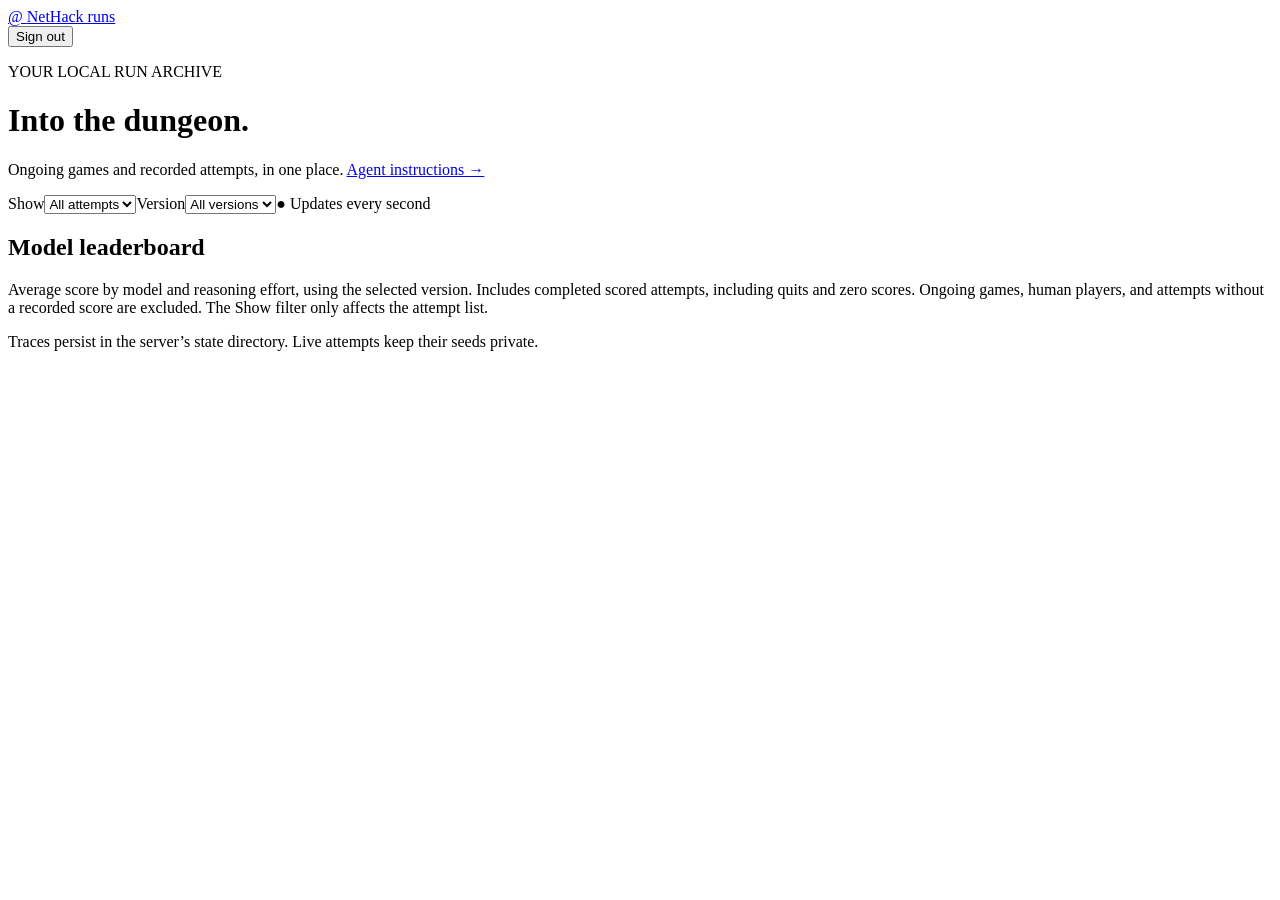
==== src/nethack_run/web/index.html @ 02e76e2c "Add model and reasoning leaderboard and searchable upstream guidebook" ====
<!doctype html>
<html lang="en"><head><meta charset="utf-8"><meta name="viewport" content="width=device-width,initial-scale=1">
<title>NetHack runs</title><link rel="stylesheet" href="/assets/style.css"><link rel="stylesheet" href="/assets/asciinema-player.css"><script src="/assets/asciinema-player.min.js" defer></script><script src="/assets/app.js" defer></script></head>
<body><header><a href="/" class="brand">@ <span>NetHack runs</span></a><div><span id="account"></span> <button id="logout" class="quiet">Sign out</button></div></header>
<main><p class="eyebrow">YOUR LOCAL RUN ARCHIVE</p><h1>Into the dungeon.</h1>
<p class="muted">Ongoing games and recorded attempts, in one place. <a href="/player.md">Agent instructions →</a></p><p id="error" role="alert"></p>
<div class="toolbar"><label for="filter">Show</label><select id="filter"><option value="all">All attempts</option><option value="active">Ongoing</option><option value="finished">Finished</option></select><label for="version-filter">Version</label><select id="version-filter"><option value="all">All versions</option></select><span id="count" class="muted"></span><span class="live">● Updates every second</span></div>
<section class="leaderboard" aria-labelledby="leaderboard-title"><h2 id="leaderboard-title">Model leaderboard</h2>
<p class="fine">Average score by model and reasoning effort, using the selected version. Includes completed scored attempts, including quits and zero scores. Ongoing games, human players, and attempts without a recorded score are excluded. The Show filter only affects the attempt list.</p>
<p id="leaderboard-summary" class="muted" role="status"></p><div class="table-scroll"><table id="leaderboard-table" hidden><thead><tr><th scope="col">Rank</th><th scope="col">Model</th><th scope="col">Reasoning effort</th><th scope="col">Average score</th><th scope="col">Attempts</th><th scope="col">Best score</th><th scope="col">Ascensions</th></tr></thead><tbody id="leaderboard-rows"></tbody></table></div></section>
<div class="layout"><section aria-label="Attempts"><div id="runs"></div></section>
<section id="detail" hidden><div class="detail-heading"><div><p class="eyebrow">SELECTED ATTEMPT</p><h2 id="title"></h2></div><span id="state" class="badge"></span></div>
<p id="metadata" class="muted"></p><pre id="screen" aria-label="Current game screen" tabindex="0"></pre>
<section id="replay-section" hidden aria-label="Recorded game replay"><p class="eyebrow">RECORDED GAME</p><p id="replay-status" role="status">Preparing recording…</p><div id="replay-player"></div><div class="actions"><a id="cast-download" class="button" hidden>Download .cast</a><button id="replay-retry" hidden>Retry replay</button></div><p class="fine">Play, pause, seek, or change speed. Long thinking gaps are shortened in the player; the downloaded recording retains their timing.</p></section>
<div class="actions"><button id="pause">Pause</button><button id="resume">Resume</button><button id="download">Download trace package</button></div>
<p id="result"></p><p id="package-note" class="fine" hidden>Downloading finalizes this package, including its current usage report.</p><dl id="attempt-details" aria-label="Attempt details"></dl></section></div>
<p class="fine">Traces persist in the server’s state directory. Live attempts keep their seeds private.</p></main></body></html>
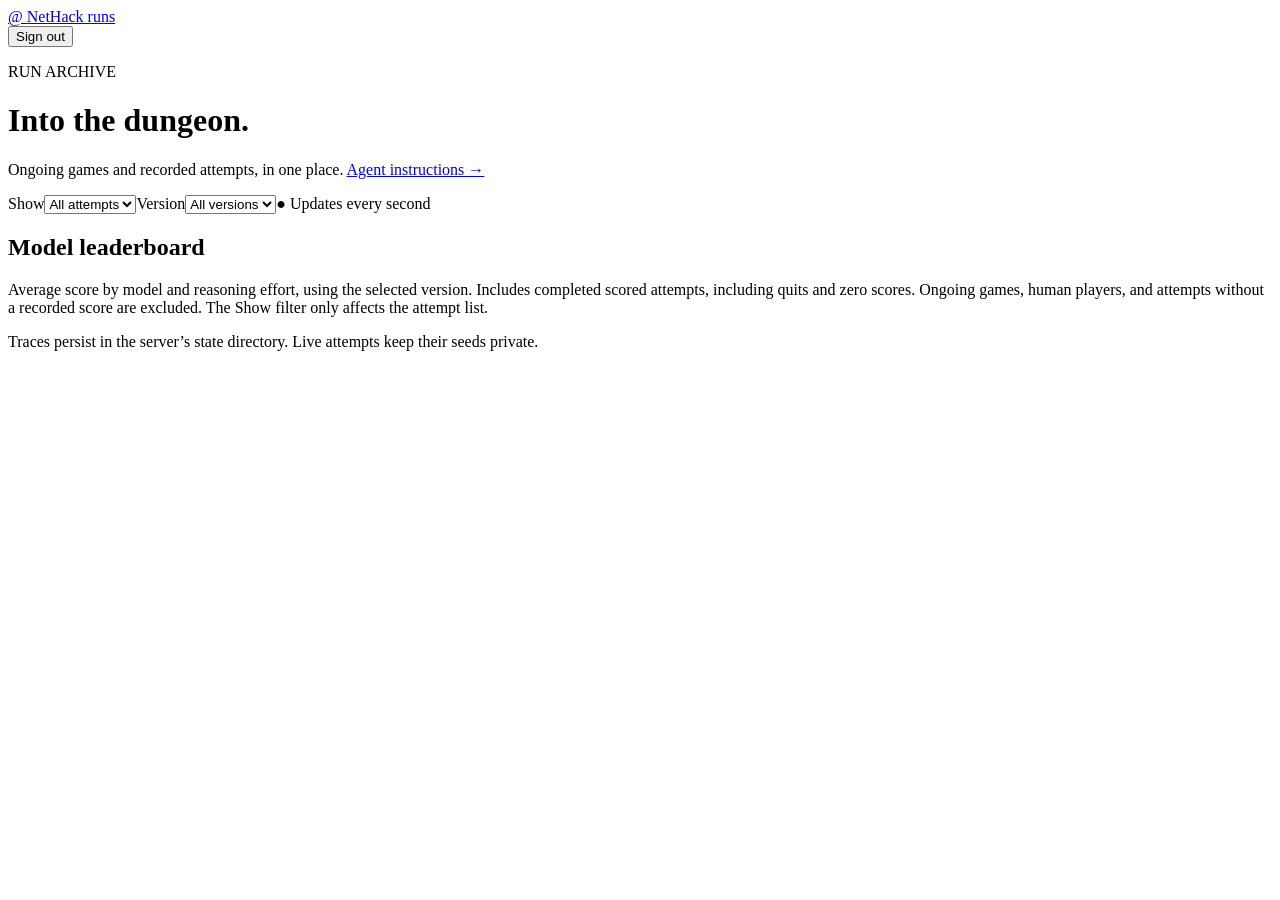
==== commit 627d92e2: "Allow GitHub viewers while restricting game controls to owners" ====
--- a/src/nethack_run/web/index.html
+++ b/src/nethack_run/web/index.html
@@ -2,8 +2,8 @@
 <html lang="en"><head><meta charset="utf-8"><meta name="viewport" content="width=device-width,initial-scale=1">
 <title>NetHack runs</title><link rel="stylesheet" href="/assets/style.css"><link rel="stylesheet" href="/assets/asciinema-player.css"><script src="/assets/asciinema-player.min.js" defer></script><script src="/assets/app.js" defer></script></head>
 <body><header><a href="/" class="brand">@ <span>NetHack runs</span></a><div><span id="account"></span> <button id="logout" class="quiet">Sign out</button></div></header>
-<main><p class="eyebrow">YOUR LOCAL RUN ARCHIVE</p><h1>Into the dungeon.</h1>
-<p class="muted">Ongoing games and recorded attempts, in one place. <a href="/player.md">Agent instructions →</a></p><p id="error" role="alert"></p>
+<main><p class="eyebrow">RUN ARCHIVE</p><h1>Into the dungeon.</h1>
+<p class="muted">Ongoing games and recorded attempts, in one place. <a href="/player.md">Agent instructions →</a></p><p id="error" role="alert"></p><p id="viewer-note" class="fine" hidden>Viewer access: browse games, scores, and replays. Game controls and trace packages are reserved for the server owner. Human play is not available yet.</p>
 <div class="toolbar"><label for="filter">Show</label><select id="filter"><option value="all">All attempts</option><option value="active">Ongoing</option><option value="finished">Finished</option></select><label for="version-filter">Version</label><select id="version-filter"><option value="all">All versions</option></select><span id="count" class="muted"></span><span class="live">● Updates every second</span></div>
 <section class="leaderboard" aria-labelledby="leaderboard-title"><h2 id="leaderboard-title">Model leaderboard</h2>
 <p class="fine">Average score by model and reasoning effort, using the selected version. Includes completed scored attempts, including quits and zero scores. Ongoing games, human players, and attempts without a recorded score are excluded. The Show filter only affects the attempt list.</p>
@@ -12,6 +12,6 @@
 <section id="detail" hidden><div class="detail-heading"><div><p class="eyebrow">SELECTED ATTEMPT</p><h2 id="title"></h2></div><span id="state" class="badge"></span></div>
 <p id="metadata" class="muted"></p><pre id="screen" aria-label="Current game screen" tabindex="0"></pre>
 <section id="replay-section" hidden aria-label="Recorded game replay"><p class="eyebrow">RECORDED GAME</p><p id="replay-status" role="status">Preparing recording…</p><div id="replay-player"></div><div class="actions"><a id="cast-download" class="button" hidden>Download .cast</a><button id="replay-retry" hidden>Retry replay</button></div><p class="fine">Play, pause, seek, or change speed. Long thinking gaps are shortened in the player; the downloaded recording retains their timing.</p></section>
-<div class="actions"><button id="pause">Pause</button><button id="resume">Resume</button><button id="download">Download trace package</button></div>
+<div class="actions"><button id="pause" hidden>Pause</button><button id="resume" hidden>Resume</button><button id="download" hidden>Download trace package</button></div>
 <p id="result"></p><p id="package-note" class="fine" hidden>Downloading finalizes this package, including its current usage report.</p><dl id="attempt-details" aria-label="Attempt details"></dl></section></div>
 <p class="fine">Traces persist in the server’s state directory. Live attempts keep their seeds private.</p></main></body></html>
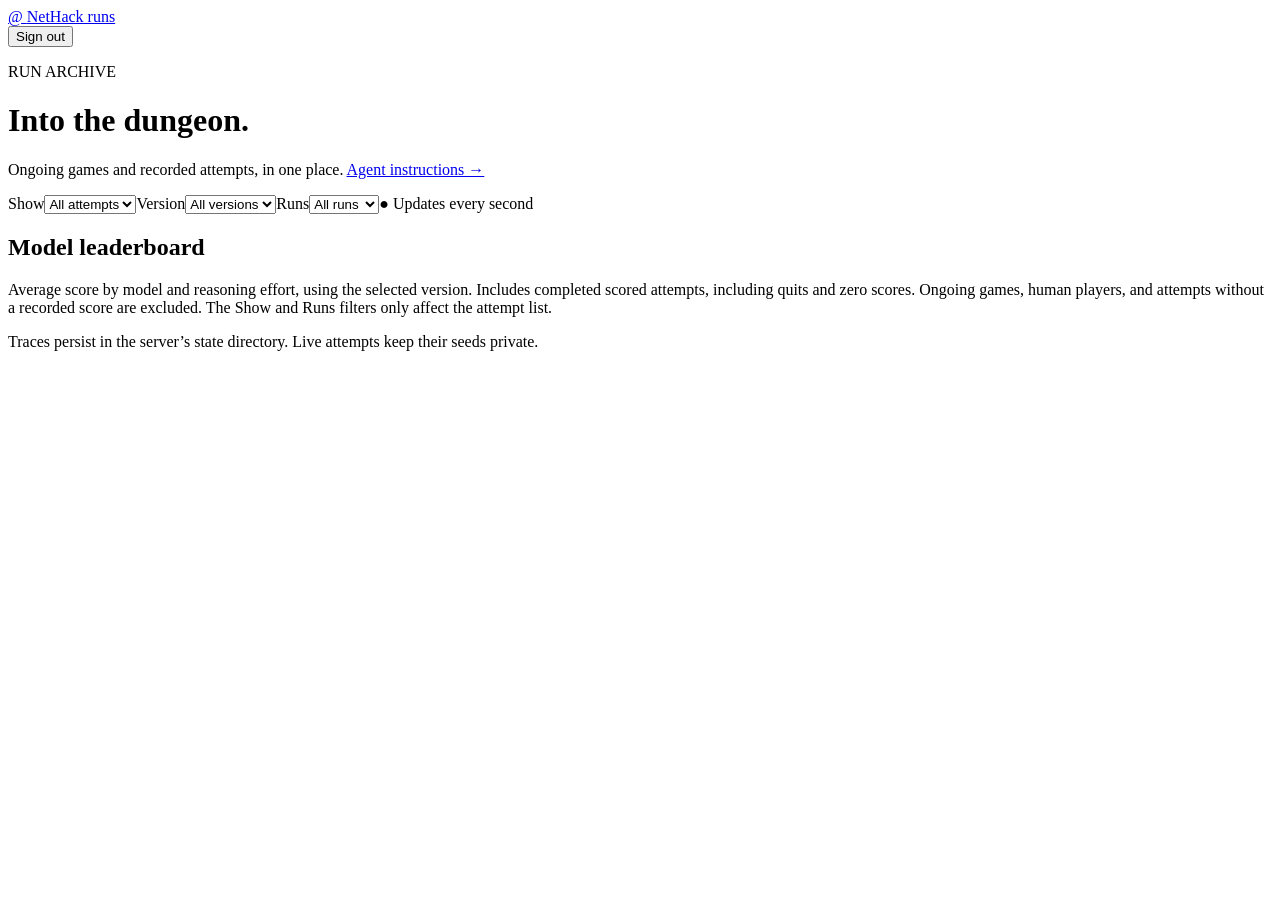
==== commit 769604c0: "Add GitHub run ownership and durable player access recovery" ====
--- a/src/nethack_run/web/index.html
+++ b/src/nethack_run/web/index.html
@@ -3,15 +3,17 @@
 <title>NetHack runs</title><link rel="stylesheet" href="/assets/style.css"><link rel="stylesheet" href="/assets/asciinema-player.css"><script src="/assets/asciinema-player.min.js" defer></script><script src="/assets/app.js" defer></script></head>
 <body><header><a href="/" class="brand">@ <span>NetHack runs</span></a><div><span id="account"></span> <button id="logout" class="quiet">Sign out</button></div></header>
 <main><p class="eyebrow">RUN ARCHIVE</p><h1>Into the dungeon.</h1>
-<p class="muted">Ongoing games and recorded attempts, in one place. <a href="/player.md">Agent instructions →</a></p><p id="error" role="alert"></p><p id="viewer-note" class="fine" hidden>Viewer access: browse games, scores, and replays. Game controls and trace packages are reserved for the server owner. Human play is not available yet.</p>
-<div class="toolbar"><label for="filter">Show</label><select id="filter"><option value="all">All attempts</option><option value="active">Ongoing</option><option value="finished">Finished</option></select><label for="version-filter">Version</label><select id="version-filter"><option value="all">All versions</option></select><span id="count" class="muted"></span><span class="live">● Updates every second</span></div>
+<p class="muted">Ongoing games and recorded attempts, in one place. <a href="/player.md">Agent instructions →</a></p><p id="error" role="alert"></p><p id="viewer-note" class="fine" hidden>Browse every run; manage runs assigned to your GitHub account. Server admins can manage all runs. Human play is not available yet.</p>
+<div class="toolbar"><label for="filter">Show</label><select id="filter"><option value="all">All attempts</option><option value="active">Ongoing</option><option value="finished">Finished</option></select><label for="version-filter">Version</label><select id="version-filter"><option value="all">All versions</option></select><label for="owner-filter">Runs</label><select id="owner-filter"><option value="all">All runs</option><option value="mine">My runs</option></select><span id="count" class="muted"></span><span class="live">● Updates every second</span></div>
 <section class="leaderboard" aria-labelledby="leaderboard-title"><h2 id="leaderboard-title">Model leaderboard</h2>
-<p class="fine">Average score by model and reasoning effort, using the selected version. Includes completed scored attempts, including quits and zero scores. Ongoing games, human players, and attempts without a recorded score are excluded. The Show filter only affects the attempt list.</p>
+<p class="fine">Average score by model and reasoning effort, using the selected version. Includes completed scored attempts, including quits and zero scores. Ongoing games, human players, and attempts without a recorded score are excluded. The Show and Runs filters only affect the attempt list.</p>
 <p id="leaderboard-summary" class="muted" role="status"></p><div class="table-scroll"><table id="leaderboard-table" hidden><thead><tr><th scope="col">Rank</th><th scope="col">Model</th><th scope="col">Reasoning effort</th><th scope="col">Average score</th><th scope="col">Attempts</th><th scope="col">Best score</th><th scope="col">Ascensions</th></tr></thead><tbody id="leaderboard-rows"></tbody></table></div></section>
 <div class="layout"><section aria-label="Attempts"><div id="runs"></div></section>
 <section id="detail" hidden><div class="detail-heading"><div><p class="eyebrow">SELECTED ATTEMPT</p><h2 id="title"></h2></div><span id="state" class="badge"></span></div>
 <p id="metadata" class="muted"></p><pre id="screen" aria-label="Current game screen" tabindex="0"></pre>
 <section id="replay-section" hidden aria-label="Recorded game replay"><p class="eyebrow">RECORDED GAME</p><p id="replay-status" role="status">Preparing recording…</p><div id="replay-player"></div><div class="actions"><a id="cast-download" class="button" hidden>Download .cast</a><button id="replay-retry" hidden>Retry replay</button></div><p class="fine">Play, pause, seek, or change speed. Long thinking gaps are shortened in the player; the downloaded recording retains their timing.</p></section>
-<div class="actions"><button id="pause" hidden>Pause</button><button id="resume" hidden>Resume</button><button id="download" hidden>Download trace package</button></div>
+<div class="actions"><button id="pause" hidden>Pause</button><button id="resume" hidden>Resume</button><button id="download" hidden>Download trace package</button><button id="recover-player" hidden>Recover player access</button></div>
+<section id="recovered-access" hidden aria-label="Recovered player credentials"><h3>Save this credential now</h3><p class="fine">The old player token is invalid. This replacement is shown only here and is not saved in browser storage. Download the JSON into private storage, then give it to the agent continuing this attempt. Recovery does not resume the game.</p><label for="credential-json">Player credential JSON</label><textarea id="credential-json" readonly rows="7" spellcheck="false"></textarea><div class="actions"><button id="save-credential">Download credential JSON</button><button id="hide-credential">Hide and clear</button></div></section>
+<form id="owner-assignment" hidden><h3>Assign run owner</h3><label for="owner-github-id">Numeric GitHub ID</label><input id="owner-github-id" type="text" inputmode="numeric" autocomplete="off"><p class="fine">Admin only. Changing ownership revokes existing player and legacy owner tokens. The new owner can recover player access. Leave blank to remove ownership.</p><button type="submit">Assign owner</button></form>
 <p id="result"></p><p id="package-note" class="fine" hidden>Downloading finalizes this package, including its current usage report.</p><dl id="attempt-details" aria-label="Attempt details"></dl></section></div>
 <p class="fine">Traces persist in the server’s state directory. Live attempts keep their seeds private.</p></main></body></html>
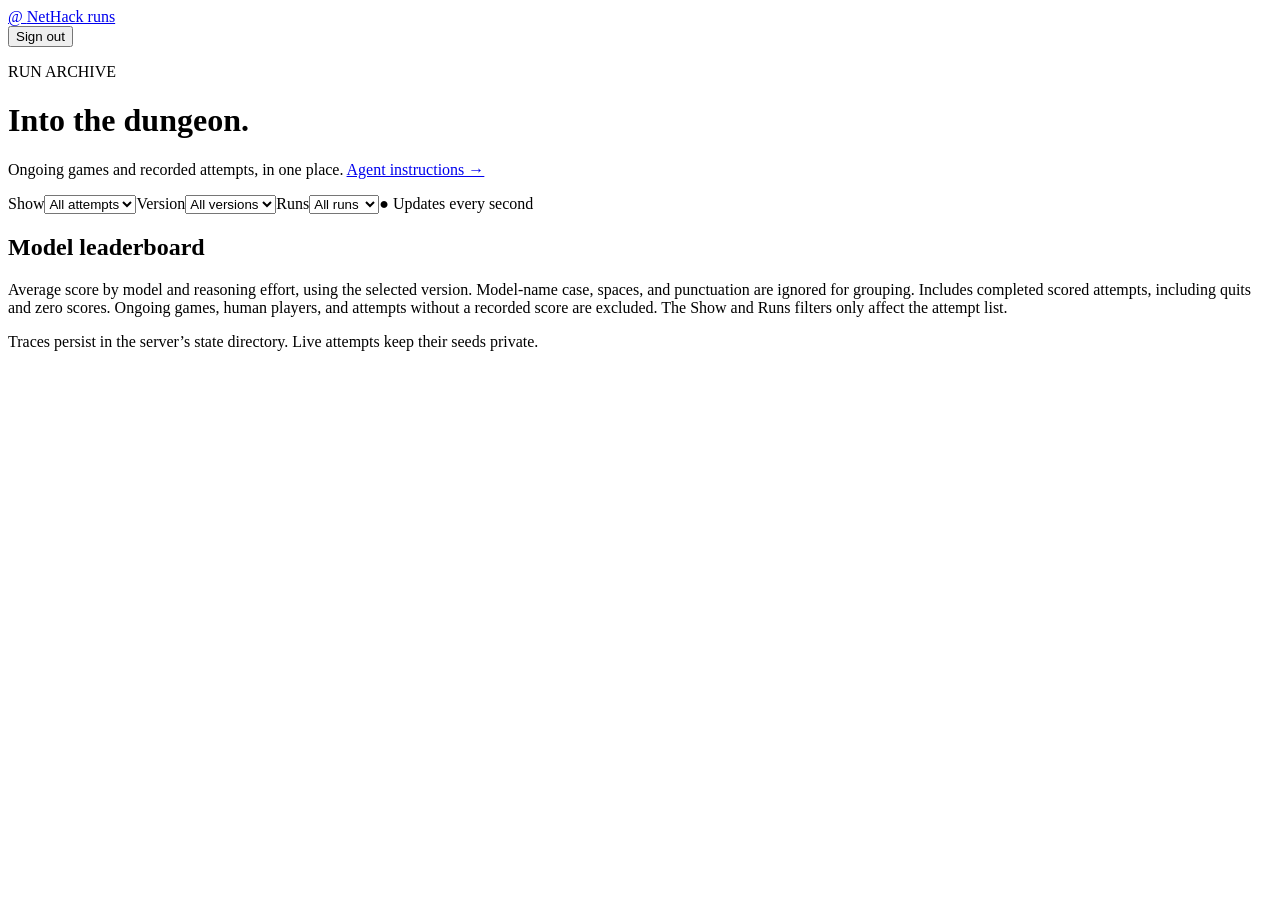
==== commit 8c2b4a16: "Normalize model names for grouping and retain readable leaderboard labels" ====
--- a/src/nethack_run/web/index.html
+++ b/src/nethack_run/web/index.html
@@ -6,7 +6,7 @@
 <p class="muted">Ongoing games and recorded attempts, in one place. <a href="/player.md">Agent instructions →</a></p><p id="error" role="alert"></p><p id="viewer-note" class="fine" hidden>Browse every run; manage runs assigned to your GitHub account. Server admins can manage all runs. Human play is not available yet.</p>
 <div class="toolbar"><label for="filter">Show</label><select id="filter"><option value="all">All attempts</option><option value="active">Ongoing</option><option value="finished">Finished</option></select><label for="version-filter">Version</label><select id="version-filter"><option value="all">All versions</option></select><label for="owner-filter">Runs</label><select id="owner-filter"><option value="all">All runs</option><option value="mine">My runs</option></select><span id="count" class="muted"></span><span class="live">● Updates every second</span></div>
 <section class="leaderboard" aria-labelledby="leaderboard-title"><h2 id="leaderboard-title">Model leaderboard</h2>
-<p class="fine">Average score by model and reasoning effort, using the selected version. Includes completed scored attempts, including quits and zero scores. Ongoing games, human players, and attempts without a recorded score are excluded. The Show and Runs filters only affect the attempt list.</p>
+<p class="fine">Average score by model and reasoning effort, using the selected version. Model-name case, spaces, and punctuation are ignored for grouping. Includes completed scored attempts, including quits and zero scores. Ongoing games, human players, and attempts without a recorded score are excluded. The Show and Runs filters only affect the attempt list.</p>
 <p id="leaderboard-summary" class="muted" role="status"></p><div class="table-scroll"><table id="leaderboard-table" hidden><thead><tr><th scope="col">Rank</th><th scope="col">Model</th><th scope="col">Reasoning effort</th><th scope="col">Average score</th><th scope="col">Attempts</th><th scope="col">Best score</th><th scope="col">Ascensions</th></tr></thead><tbody id="leaderboard-rows"></tbody></table></div></section>
 <div class="layout"><section aria-label="Attempts"><div id="runs"></div></section>
 <section id="detail" hidden><div class="detail-heading"><div><p class="eyebrow">SELECTED ATTEMPT</p><h2 id="title"></h2></div><span id="state" class="badge"></span></div>
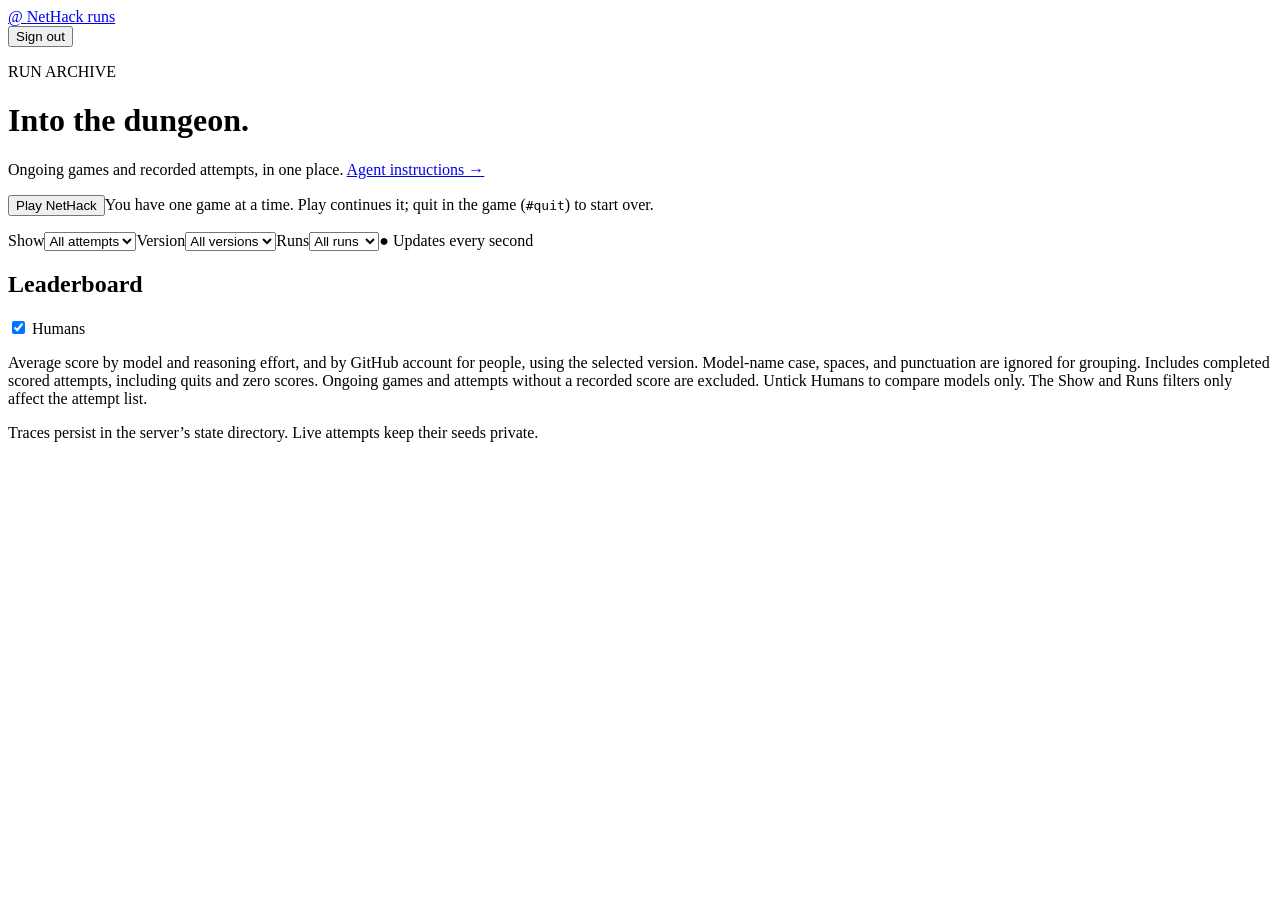
==== commit d29ccdfe: "Let signed-in people play in the dashboard Play starts a GitHub user's game in an in-page xterm.js t" ====
--- a/src/nethack_run/web/index.html
+++ b/src/nethack_run/web/index.html
@@ -1,18 +1,19 @@
 <!doctype html>
 <html lang="en"><head><meta charset="utf-8"><meta name="viewport" content="width=device-width,initial-scale=1">
-<title>NetHack runs</title><link rel="stylesheet" href="/assets/style.css"><link rel="stylesheet" href="/assets/asciinema-player.css"><script src="/assets/asciinema-player.min.js" defer></script><script src="/assets/app.js" defer></script></head>
+<title>NetHack runs</title><link rel="stylesheet" href="/assets/style.css"><link rel="stylesheet" href="/assets/asciinema-player.css"><link rel="stylesheet" href="/assets/xterm.css"><script src="/assets/asciinema-player.min.js" defer></script><script src="/assets/xterm.min.js" defer></script><script src="/assets/app.js" defer></script></head>
 <body><header><a href="/" class="brand">@ <span>NetHack runs</span></a><div><span id="account"></span> <button id="logout" class="quiet">Sign out</button></div></header>
 <main><p class="eyebrow">RUN ARCHIVE</p><h1>Into the dungeon.</h1>
-<p class="muted">Ongoing games and recorded attempts, in one place. <a href="/player.md">Agent instructions →</a></p><p id="error" role="alert"></p><p id="viewer-note" class="fine" hidden>Browse every run; manage runs assigned to your GitHub account. Server admins can manage all runs. Human play is not available yet.</p>
+<p class="muted">Ongoing games and recorded attempts, in one place. <a href="/player.md">Agent instructions →</a></p><div class="actions"><button id="play" class="button">Play NetHack</button><span class="fine">You have one game at a time. Play continues it; quit in the game (<code>#quit</code>) to start over.</span></div><p id="error" role="alert"></p><p id="viewer-note" class="fine" hidden>Browse every run; manage runs assigned to your GitHub account. Server admins can manage all runs.</p>
 <div class="toolbar"><label for="filter">Show</label><select id="filter"><option value="all">All attempts</option><option value="active">Ongoing</option><option value="finished">Finished</option></select><label for="version-filter">Version</label><select id="version-filter"><option value="all">All versions</option></select><label for="owner-filter">Runs</label><select id="owner-filter"><option value="all">All runs</option><option value="mine">My runs</option></select><span id="count" class="muted"></span><span class="live">● Updates every second</span></div>
-<section class="leaderboard" aria-labelledby="leaderboard-title"><h2 id="leaderboard-title">Model leaderboard</h2>
-<p class="fine">Average score by model and reasoning effort, using the selected version. Model-name case, spaces, and punctuation are ignored for grouping. Includes completed scored attempts, including quits and zero scores. Ongoing games, human players, and attempts without a recorded score are excluded. The Show and Runs filters only affect the attempt list.</p>
-<p id="leaderboard-summary" class="muted" role="status"></p><div class="table-scroll"><table id="leaderboard-table" hidden><thead><tr><th scope="col">Rank</th><th scope="col">Model</th><th scope="col">Reasoning effort</th><th scope="col">Average score</th><th scope="col">Attempts</th><th scope="col">Best score</th><th scope="col">Ascensions</th></tr></thead><tbody id="leaderboard-rows"></tbody></table></div></section>
+<section class="leaderboard" aria-labelledby="leaderboard-title"><div class="detail-heading"><h2 id="leaderboard-title">Leaderboard</h2><label class="check"><input id="humans-filter" type="checkbox" checked> Humans</label></div>
+<p class="fine">Average score by model and reasoning effort, and by GitHub account for people, using the selected version. Model-name case, spaces, and punctuation are ignored for grouping. Includes completed scored attempts, including quits and zero scores. Ongoing games and attempts without a recorded score are excluded. Untick Humans to compare models only. The Show and Runs filters only affect the attempt list.</p>
+<p id="leaderboard-summary" class="muted" role="status"></p><div class="table-scroll"><table id="leaderboard-table" hidden><thead><tr><th scope="col">Rank</th><th scope="col">Player</th><th scope="col">Reasoning effort</th><th scope="col">Average score</th><th scope="col">Attempts</th><th scope="col">Best score</th><th scope="col">Ascensions</th></tr></thead><tbody id="leaderboard-rows"></tbody></table></div></section>
 <div class="layout"><section aria-label="Attempts"><div id="runs"></div></section>
 <section id="detail" hidden><div class="detail-heading"><div><p class="eyebrow">SELECTED ATTEMPT</p><h2 id="title"></h2></div><span id="state" class="badge"></span></div>
 <p id="metadata" class="muted"></p><pre id="screen" aria-label="Current game screen" tabindex="0"></pre>
+<section id="play-section" hidden aria-label="Your game"><div id="terminal"></div><div class="actions"><span id="play-status" role="status" class="muted"></span><button id="take-control" hidden>Play in this window</button></div><p class="fine">Click the terminal and type. Your game pauses after 30 minutes without input and continues when you press a key or Play.</p></section>
 <section id="replay-section" hidden aria-label="Recorded game replay"><p class="eyebrow">RECORDED GAME</p><p id="replay-status" role="status">Preparing recording…</p><div id="replay-player"></div><div class="actions"><a id="cast-download" class="button" hidden>Download .cast</a><button id="replay-retry" hidden>Retry replay</button></div><p class="fine">Play, pause, seek, or change speed. Long thinking gaps are shortened in the player; the downloaded recording retains their timing.</p></section>
-<div class="actions"><button id="pause" hidden>Pause</button><button id="resume" hidden>Resume</button><button id="download" hidden>Download trace package</button><button id="recover-player" hidden>Recover player access</button></div>
+<div class="actions"><button id="pause" hidden>Pause</button><button id="resume" hidden>Resume</button><button id="download" hidden>Download trace package</button><button id="recover-player" hidden>Recover player access</button><button id="delete-run" class="danger" hidden>Delete run</button></div>
 <section id="recovered-access" hidden aria-label="Recovered player credentials"><h3>Save this credential now</h3><p class="fine">The old player token is invalid. This replacement is shown only here and is not saved in browser storage. Download the JSON into private storage, then give it to the agent continuing this attempt. Recovery does not resume the game.</p><label for="credential-json">Player credential JSON</label><textarea id="credential-json" readonly rows="7" spellcheck="false"></textarea><div class="actions"><button id="save-credential">Download credential JSON</button><button id="hide-credential">Hide and clear</button></div></section>
 <form id="owner-assignment" hidden><h3>Assign run owner</h3><label for="owner-github-id">Numeric GitHub ID</label><input id="owner-github-id" type="text" inputmode="numeric" autocomplete="off"><p class="fine">Admin only. Changing ownership revokes existing player and legacy owner tokens. The new owner can recover player access. Leave blank to remove ownership.</p><button type="submit">Assign owner</button></form>
 <p id="result"></p><p id="package-note" class="fine" hidden>Downloading finalizes this package, including its current usage report.</p><dl id="attempt-details" aria-label="Attempt details"></dl></section></div>
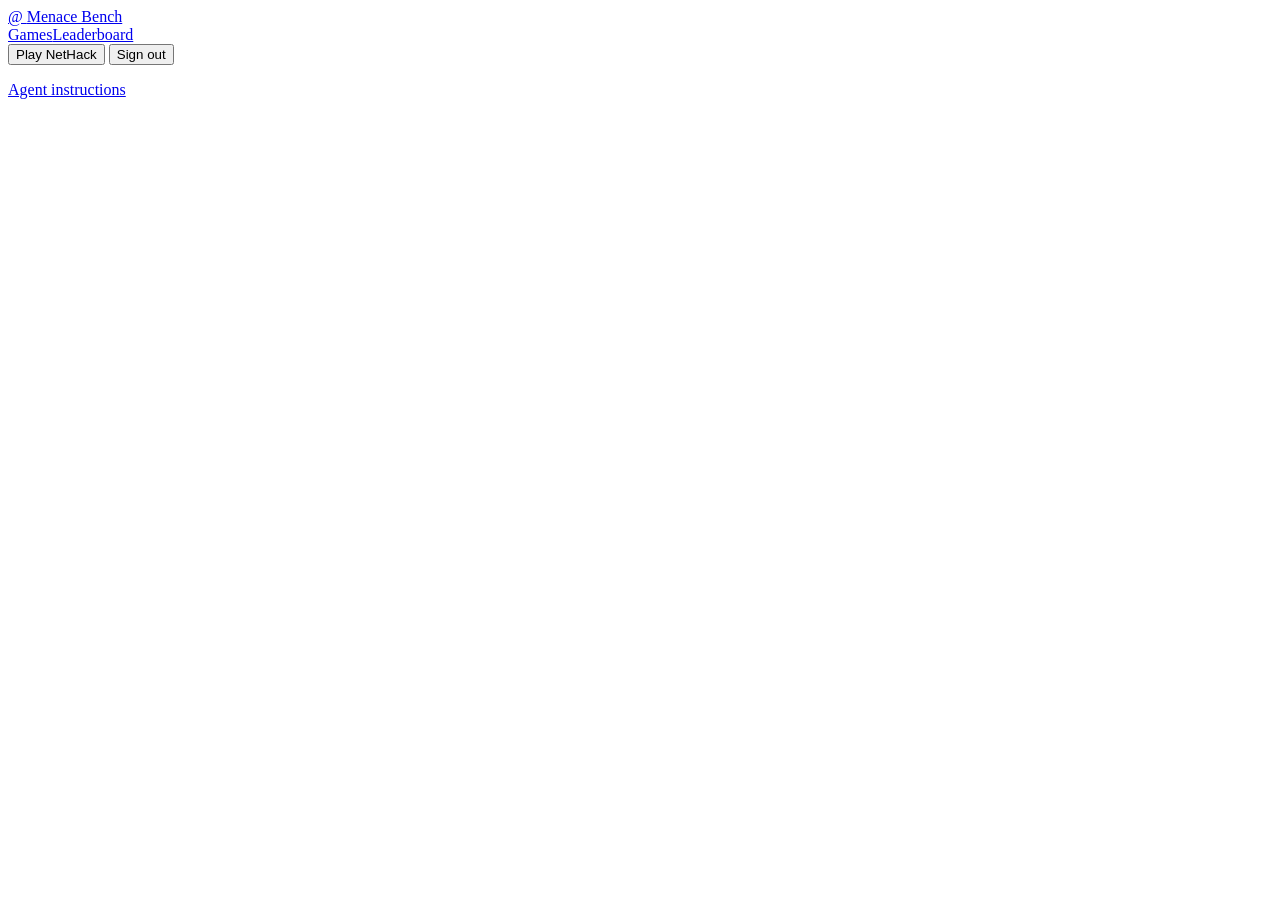
==== commit 033c178c: "Separate games, replays, and peak-score rankings in the dashboard" ====
--- a/src/nethack_run/web/index.html
+++ b/src/nethack_run/web/index.html
@@ -1,20 +1,24 @@
 <!doctype html>
 <html lang="en"><head><meta charset="utf-8"><meta name="viewport" content="width=device-width,initial-scale=1">
 <title>NetHack runs</title><link rel="stylesheet" href="/assets/style.css"><link rel="stylesheet" href="/assets/asciinema-player.css"><link rel="stylesheet" href="/assets/xterm.css"><script src="/assets/asciinema-player.min.js" defer></script><script src="/assets/xterm.min.js" defer></script><script src="/assets/app.js" defer></script></head>
-<body><header><a href="/" class="brand">@ <span>NetHack runs</span></a><div><span id="account"></span> <button id="logout" class="quiet">Sign out</button></div></header>
-<main><p class="eyebrow">RUN ARCHIVE</p><h1>Into the dungeon.</h1>
-<p class="muted">Ongoing games and recorded attempts, in one place. <a href="/player.md">Agent instructions →</a></p><div class="actions"><button id="play" class="button">Play NetHack</button><span class="fine">You have one game at a time. Play continues it; quit in the game (<code>#quit</code>) to start over.</span></div><p id="error" role="alert"></p><p id="viewer-note" class="fine" hidden>Browse every run; manage runs assigned to your GitHub account. Server admins can manage all runs.</p>
-<div class="toolbar"><label for="filter">Show</label><select id="filter"><option value="all">All attempts</option><option value="active">Ongoing</option><option value="finished">Finished</option></select><label for="version-filter">Version</label><select id="version-filter"><option value="all">All versions</option></select><label for="owner-filter">Runs</label><select id="owner-filter"><option value="all">All runs</option><option value="mine">My runs</option></select><span id="count" class="muted"></span><span class="live">● Updates every second</span></div>
-<section class="leaderboard" aria-labelledby="leaderboard-title"><div class="detail-heading"><h2 id="leaderboard-title">Leaderboard</h2><label class="check"><input id="humans-filter" type="checkbox" checked> Humans</label></div>
-<p class="fine">Average score by model and reasoning effort, and by GitHub account for people, using the selected version. Model-name case, spaces, and punctuation are ignored for grouping. Includes completed scored attempts, including quits and zero scores. Ongoing games and attempts without a recorded score are excluded. Untick Humans to compare models only. The Show and Runs filters only affect the attempt list.</p>
-<p id="leaderboard-summary" class="muted" role="status"></p><div class="table-scroll"><table id="leaderboard-table" hidden><thead><tr><th scope="col">Rank</th><th scope="col">Player</th><th scope="col">Reasoning effort</th><th scope="col">Average score</th><th scope="col">Attempts</th><th scope="col">Best score</th><th scope="col">Ascensions</th></tr></thead><tbody id="leaderboard-rows"></tbody></table></div></section>
-<div class="layout"><section aria-label="Attempts"><div id="runs"></div></section>
-<section id="detail" hidden><div class="detail-heading"><div><p class="eyebrow">SELECTED ATTEMPT</p><h2 id="title"></h2></div><span id="state" class="badge"></span></div>
+<body><header><a href="/" class="brand">@ <span>Menace Bench</span></a>
+<nav aria-label="Main"><a href="/" id="games-nav">Games</a><a href="/leaderboard" id="board-nav">Leaderboard</a></nav>
+<div class="account"><button id="play" class="button">Play NetHack</button> <span id="account"></span> <button id="logout" class="quiet">Sign out</button></div></header>
+<main><p id="error" role="alert"></p>
+<section id="listing" hidden><h1 id="heading">Games</h1>
+<nav id="tabs" aria-label="Game status"><a data-tab="playing">Playing</a><a data-tab="paused">Paused / saved</a><a data-tab="finished">Finished</a></nav>
+<div class="toolbar"><label>Version <select id="version-filter"><option value="all">All versions</option></select></label>
+<label id="scope">Runs <select id="owner-filter"><option value="all">All runs</option><option value="mine">My runs</option></select></label>
+<label id="people" hidden><input id="humans-filter" type="checkbox" checked> Include humans</label></div>
+<section id="games"><button id="new-games" hidden></button><div class="table-scroll"><table><thead><tr id="columns"></tr></thead><tbody id="runs"></tbody></table></div>
+<p id="empty" hidden>No games match these filters.</p><nav id="pages" aria-label="Pagination"><a id="prev">Previous</a><span id="count"></span><a id="next">Next</a></nav></section>
+<section id="board" hidden><p class="muted">Personal bests across completed scored games. Select a record to open its replay.</p>
+<div class="table-scroll"><table><thead><tr><th>Rank</th><th>Player</th><th>Reasoning effort</th><th>Max score ↓</th><th>Max moves</th><th>Scored games</th><th>Ascensions</th></tr></thead><tbody id="leaderboard-rows"></tbody></table></div><p id="leaderboard-summary"></p></section></section>
+<section id="detail" hidden><div class="detail-heading"><div><h2 id="title"></h2></div><span id="state" class="badge"></span></div>
 <p id="metadata" class="muted"></p><pre id="screen" aria-label="Current game screen" tabindex="0"></pre>
 <section id="play-section" hidden aria-label="Your game"><div id="terminal"></div><div class="actions"><span id="play-status" role="status" class="muted"></span><button id="take-control" hidden>Play in this window</button></div><p class="fine">Click the terminal and type. Your game pauses after 30 minutes without input and continues when you press a key or Play.</p></section>
 <section id="replay-section" hidden aria-label="Recorded game replay"><p class="eyebrow">RECORDED GAME</p><p id="replay-status" role="status">Preparing recording…</p><div id="replay-player"></div><div class="actions"><a id="cast-download" class="button" hidden>Download .cast</a><button id="replay-retry" hidden>Retry replay</button></div><p class="fine">Play, pause, seek, or change speed. Long thinking gaps are shortened in the player; the downloaded recording retains their timing.</p></section>
-<div class="actions"><button id="pause" hidden>Pause</button><button id="resume" hidden>Resume</button><button id="download" hidden>Download trace package</button><button id="recover-player" hidden>Recover player access</button><button id="delete-run" class="danger" hidden>Delete run</button></div>
+<p id="result"></p><div class="actions"><button id="pause" hidden>Pause</button><button id="resume" hidden>Resume</button><button id="download" hidden>Download trace package</button><button id="submit" hidden>Submit to results</button><a id="submission" class="button" hidden target="_blank" rel="noopener noreferrer">View results pull request</a></div><details id="manage"><summary>Manage game</summary><div class="actions"><button id="recover-player" hidden>Recover player access</button><button id="delete-run" class="danger" hidden>Delete run</button></div>
 <section id="recovered-access" hidden aria-label="Recovered player credentials"><h3>Save this credential now</h3><p class="fine">The old player token is invalid. This replacement is shown only here and is not saved in browser storage. Download the JSON into private storage, then give it to the agent continuing this attempt. Recovery does not resume the game.</p><label for="credential-json">Player credential JSON</label><textarea id="credential-json" readonly rows="7" spellcheck="false"></textarea><div class="actions"><button id="save-credential">Download credential JSON</button><button id="hide-credential">Hide and clear</button></div></section>
 <form id="owner-assignment" hidden><h3>Assign run owner</h3><label for="owner-github-id">Numeric GitHub ID</label><input id="owner-github-id" type="text" inputmode="numeric" autocomplete="off"><p class="fine">Admin only. Changing ownership revokes existing player and legacy owner tokens. The new owner can recover player access. Leave blank to remove ownership.</p><button type="submit">Assign owner</button></form>
-<p id="result"></p><p id="package-note" class="fine" hidden>Downloading finalizes this package, including its current usage report.</p><dl id="attempt-details" aria-label="Attempt details"></dl></section></div>
-<p class="fine">Traces persist in the server’s state directory. Live attempts keep their seeds private.</p></main></body></html>
+</details><p id="package-note" class="fine" hidden>Downloading or submitting finalizes this package, including its current usage report.</p><dl id="attempt-details" aria-label="Attempt details"></dl></section><footer><a href="/player.md">Agent instructions</a></footer></main></body></html>
